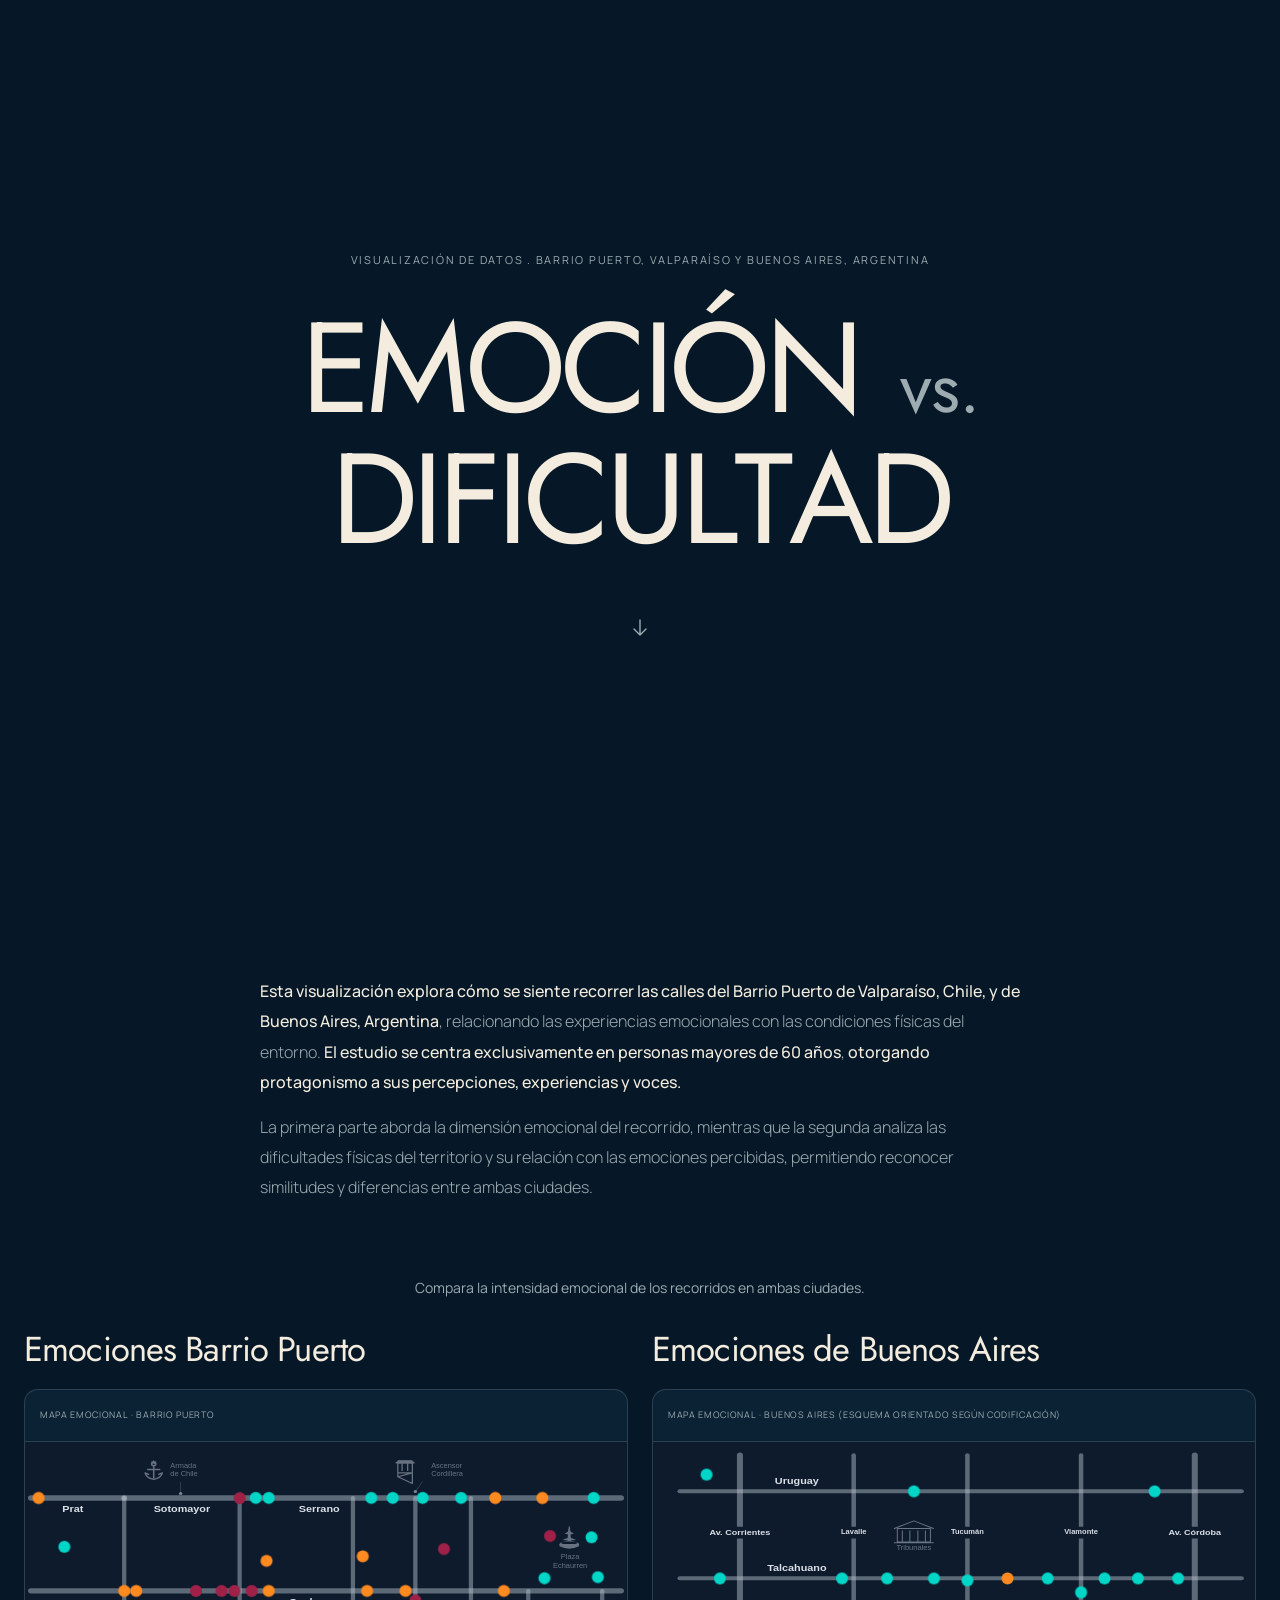
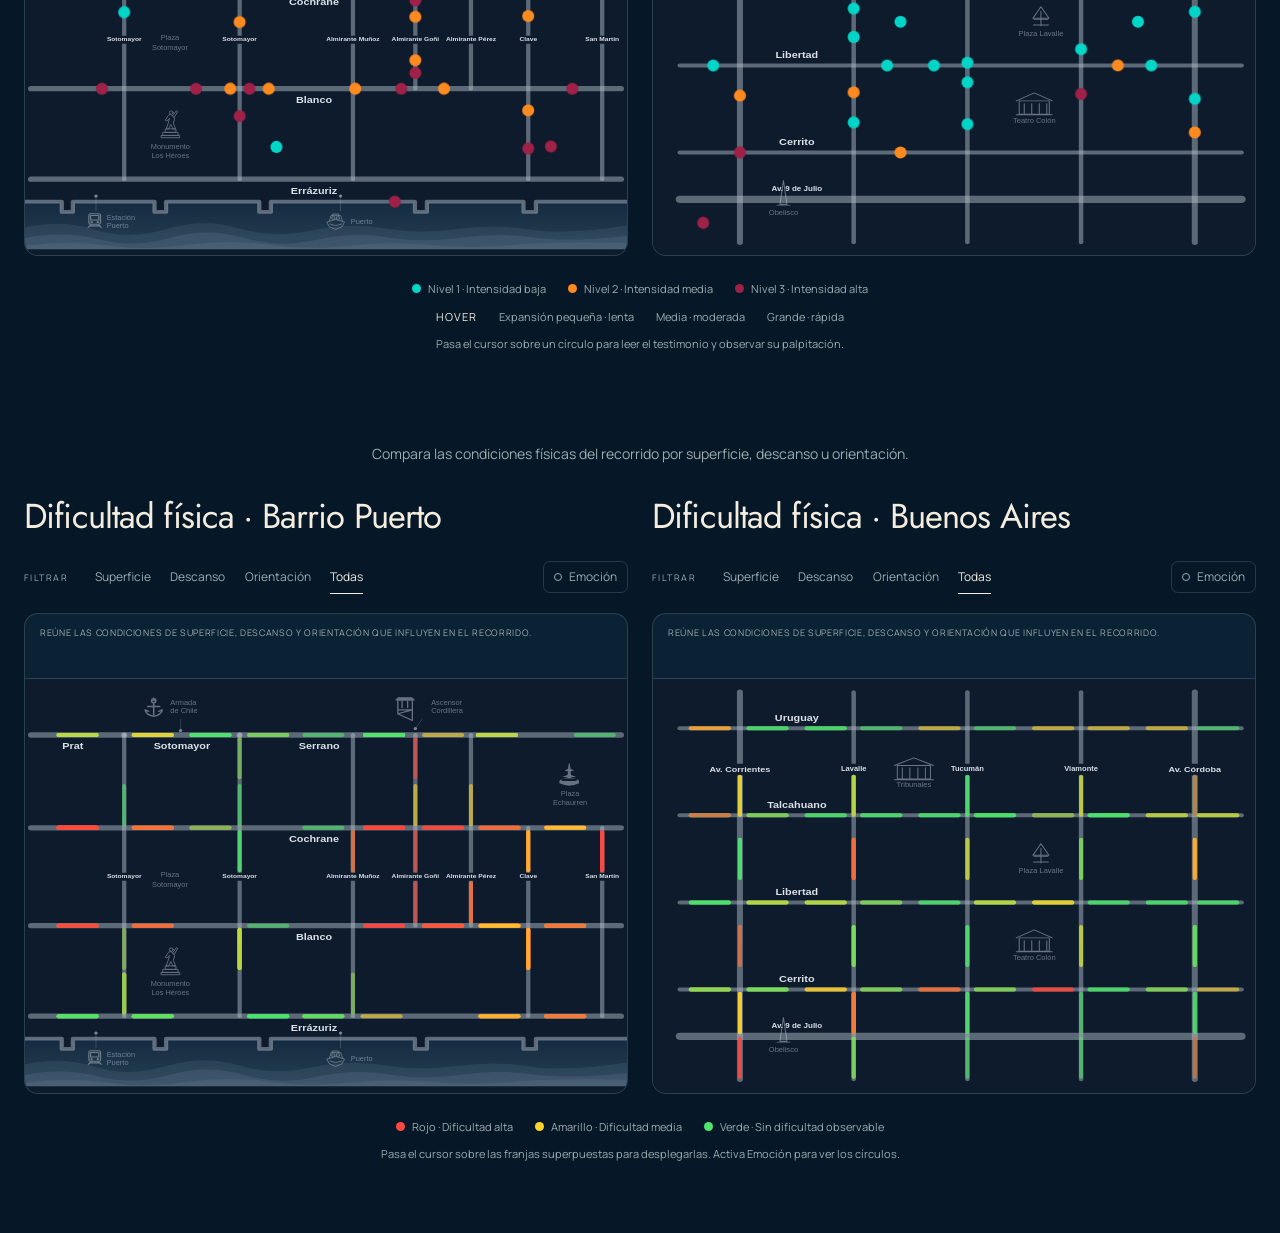
==== visualizacion-emocion-dificultad-experimental/index.html @ 08039afc "Crear copia experimental independiente de Emoción vs. Dificultad, conservar original" ====
<!doctype html>
<html lang="es">
<head>
  <meta charset="utf-8" />
  <meta name="viewport" content="width=device-width, initial-scale=1" />
  <title>Emoción vs dificultad</title>
  <meta name="description" content="Visualización interactiva de emocionalidad y dificultad física en Barrio Puerto de Valparaíso." />
  <link rel="stylesheet" href="./style.css?v=final-scroll-01" />
</head>
<body>
  <header class="animated-cover" aria-labelledby="cover-title">
  <div class="cover-background" aria-hidden="true">
    <svg class="cover-paths cover-paths-1" viewBox="0 0 696 316" preserveAspectRatio="xMidYMid slice" fill="none" aria-hidden="true" focusable="false"><path d="M-380 -189C-380 -189 -312 216 152 343C616 470 684 875 684 875" pathLength="1" stroke="currentColor" stroke-width="0.50" stroke-opacity="0.10" style="--path-duration:20s;--path-delay:-0.00s"/>
<path d="M-375 -195C-375 -195 -307 210 147 337C611 464 679 869 679 869" pathLength="1" stroke="currentColor" stroke-width="0.53" stroke-opacity="0.13" style="--path-duration:27s;--path-delay:-0.71s"/>
<path d="M-370 -201C-370 -201 -302 204 142 331C606 458 674 863 674 863" pathLength="1" stroke="currentColor" stroke-width="0.56" stroke-opacity="0.16" style="--path-duration:23s;--path-delay:-1.42s"/>
<path d="M-365 -207C-365 -207 -297 198 137 325C601 452 669 857 669 857" pathLength="1" stroke="currentColor" stroke-width="0.59" stroke-opacity="0.19" style="--path-duration:30s;--path-delay:-2.13s"/>
<path d="M-360 -213C-360 -213 -292 192 132 319C596 446 664 851 664 851" pathLength="1" stroke="currentColor" stroke-width="0.62" stroke-opacity="0.22" style="--path-duration:26s;--path-delay:-2.84s"/>
<path d="M-355 -219C-355 -219 -287 186 127 313C591 440 659 845 659 845" pathLength="1" stroke="currentColor" stroke-width="0.65" stroke-opacity="0.25" style="--path-duration:22s;--path-delay:-3.55s"/>
<path d="M-350 -225C-350 -225 -282 180 122 307C586 434 654 839 654 839" pathLength="1" stroke="currentColor" stroke-width="0.68" stroke-opacity="0.28" style="--path-duration:29s;--path-delay:-4.26s"/>
<path d="M-345 -231C-345 -231 -277 174 117 301C581 428 649 833 649 833" pathLength="1" stroke="currentColor" stroke-width="0.71" stroke-opacity="0.31" style="--path-duration:25s;--path-delay:-4.97s"/>
<path d="M-340 -237C-340 -237 -272 168 112 295C576 422 644 827 644 827" pathLength="1" stroke="currentColor" stroke-width="0.74" stroke-opacity="0.34" style="--path-duration:21s;--path-delay:-5.68s"/>
<path d="M-335 -243C-335 -243 -267 162 107 289C571 416 639 821 639 821" pathLength="1" stroke="currentColor" stroke-width="0.77" stroke-opacity="0.37" style="--path-duration:28s;--path-delay:-6.39s"/>
<path d="M-330 -249C-330 -249 -262 156 102 283C566 410 634 815 634 815" pathLength="1" stroke="currentColor" stroke-width="0.80" stroke-opacity="0.40" style="--path-duration:24s;--path-delay:-7.10s"/>
<path d="M-325 -255C-325 -255 -257 150 97 277C561 404 629 809 629 809" pathLength="1" stroke="currentColor" stroke-width="0.83" stroke-opacity="0.43" style="--path-duration:20s;--path-delay:-7.81s"/>
<path d="M-320 -261C-320 -261 -252 144 92 271C556 398 624 803 624 803" pathLength="1" stroke="currentColor" stroke-width="0.86" stroke-opacity="0.46" style="--path-duration:27s;--path-delay:-8.52s"/>
<path d="M-315 -267C-315 -267 -247 138 87 265C551 392 619 797 619 797" pathLength="1" stroke="currentColor" stroke-width="0.89" stroke-opacity="0.49" style="--path-duration:23s;--path-delay:-9.23s"/>
<path d="M-310 -273C-310 -273 -242 132 82 259C546 386 614 791 614 791" pathLength="1" stroke="currentColor" stroke-width="0.92" stroke-opacity="0.52" style="--path-duration:30s;--path-delay:-9.94s"/>
<path d="M-305 -279C-305 -279 -237 126 77 253C541 380 609 785 609 785" pathLength="1" stroke="currentColor" stroke-width="0.95" stroke-opacity="0.55" style="--path-duration:26s;--path-delay:-10.65s"/>
<path d="M-300 -285C-300 -285 -232 120 72 247C536 374 604 779 604 779" pathLength="1" stroke="currentColor" stroke-width="0.98" stroke-opacity="0.58" style="--path-duration:22s;--path-delay:-11.36s"/>
<path d="M-295 -291C-295 -291 -227 114 67 241C531 368 599 773 599 773" pathLength="1" stroke="currentColor" stroke-width="1.01" stroke-opacity="0.61" style="--path-duration:29s;--path-delay:-12.07s"/>
<path d="M-290 -297C-290 -297 -222 108 62 235C526 362 594 767 594 767" pathLength="1" stroke="currentColor" stroke-width="1.04" stroke-opacity="0.64" style="--path-duration:25s;--path-delay:-12.78s"/>
<path d="M-285 -303C-285 -303 -217 102 57 229C521 356 589 761 589 761" pathLength="1" stroke="currentColor" stroke-width="1.07" stroke-opacity="0.67" style="--path-duration:21s;--path-delay:-13.49s"/>
<path d="M-280 -309C-280 -309 -212 96 52 223C516 350 584 755 584 755" pathLength="1" stroke="currentColor" stroke-width="1.10" stroke-opacity="0.70" style="--path-duration:28s;--path-delay:-14.20s"/>
<path d="M-275 -315C-275 -315 -207 90 47 217C511 344 579 749 579 749" pathLength="1" stroke="currentColor" stroke-width="1.13" stroke-opacity="0.73" style="--path-duration:24s;--path-delay:-14.91s"/>
<path d="M-270 -321C-270 -321 -202 84 42 211C506 338 574 743 574 743" pathLength="1" stroke="currentColor" stroke-width="1.16" stroke-opacity="0.76" style="--path-duration:20s;--path-delay:-15.62s"/>
<path d="M-265 -327C-265 -327 -197 78 37 205C501 332 569 737 569 737" pathLength="1" stroke="currentColor" stroke-width="1.19" stroke-opacity="0.79" style="--path-duration:27s;--path-delay:-16.33s"/>
<path d="M-260 -333C-260 -333 -192 72 32 199C496 326 564 731 564 731" pathLength="1" stroke="currentColor" stroke-width="1.22" stroke-opacity="0.82" style="--path-duration:23s;--path-delay:-17.04s"/>
<path d="M-255 -339C-255 -339 -187 66 27 193C491 320 559 725 559 725" pathLength="1" stroke="currentColor" stroke-width="1.25" stroke-opacity="0.85" style="--path-duration:30s;--path-delay:-17.75s"/>
<path d="M-250 -345C-250 -345 -182 60 22 187C486 314 554 719 554 719" pathLength="1" stroke="currentColor" stroke-width="1.28" stroke-opacity="0.88" style="--path-duration:26s;--path-delay:-18.46s"/>
<path d="M-245 -351C-245 -351 -177 54 17 181C481 308 549 713 549 713" pathLength="1" stroke="currentColor" stroke-width="1.31" stroke-opacity="0.91" style="--path-duration:22s;--path-delay:-19.17s"/>
<path d="M-240 -357C-240 -357 -172 48 12 175C476 302 544 707 544 707" pathLength="1" stroke="currentColor" stroke-width="1.34" stroke-opacity="0.92" style="--path-duration:29s;--path-delay:-19.88s"/>
<path d="M-235 -363C-235 -363 -167 42 7 169C471 296 539 701 539 701" pathLength="1" stroke="currentColor" stroke-width="1.37" stroke-opacity="0.92" style="--path-duration:25s;--path-delay:-20.59s"/>
<path d="M-230 -369C-230 -369 -162 36 2 163C466 290 534 695 534 695" pathLength="1" stroke="currentColor" stroke-width="1.40" stroke-opacity="0.92" style="--path-duration:21s;--path-delay:-21.30s"/>
<path d="M-225 -375C-225 -375 -157 30 -3 157C461 284 529 689 529 689" pathLength="1" stroke="currentColor" stroke-width="1.43" stroke-opacity="0.92" style="--path-duration:28s;--path-delay:-22.01s"/>
<path d="M-220 -381C-220 -381 -152 24 -8 151C456 278 524 683 524 683" pathLength="1" stroke="currentColor" stroke-width="1.46" stroke-opacity="0.92" style="--path-duration:24s;--path-delay:-22.72s"/>
<path d="M-215 -387C-215 -387 -147 18 -13 145C451 272 519 677 519 677" pathLength="1" stroke="currentColor" stroke-width="1.49" stroke-opacity="0.92" style="--path-duration:20s;--path-delay:-23.43s"/>
<path d="M-210 -393C-210 -393 -142 12 -18 139C446 266 514 671 514 671" pathLength="1" stroke="currentColor" stroke-width="1.52" stroke-opacity="0.92" style="--path-duration:27s;--path-delay:-24.14s"/>
<path d="M-205 -399C-205 -399 -137 6 -23 133C441 260 509 665 509 665" pathLength="1" stroke="currentColor" stroke-width="1.55" stroke-opacity="0.92" style="--path-duration:23s;--path-delay:-24.85s"/></svg>
<svg class="cover-paths cover-paths-2" viewBox="0 0 696 316" preserveAspectRatio="xMidYMid slice" fill="none" aria-hidden="true" focusable="false"><path d="M-380 -189C-380 -189 -312 216 152 343C616 470 684 875 684 875" pathLength="1" stroke="currentColor" stroke-width="0.50" stroke-opacity="0.10" style="--path-duration:23s;--path-delay:-3.00s"/>
<path d="M-385 -195C-385 -195 -317 210 157 337C621 464 689 869 689 869" pathLength="1" stroke="currentColor" stroke-width="0.53" stroke-opacity="0.13" style="--path-duration:30s;--path-delay:-3.71s"/>
<path d="M-390 -201C-390 -201 -322 204 162 331C626 458 694 863 694 863" pathLength="1" stroke="currentColor" stroke-width="0.56" stroke-opacity="0.16" style="--path-duration:26s;--path-delay:-4.42s"/>
<path d="M-395 -207C-395 -207 -327 198 167 325C631 452 699 857 699 857" pathLength="1" stroke="currentColor" stroke-width="0.59" stroke-opacity="0.19" style="--path-duration:22s;--path-delay:-5.13s"/>
<path d="M-400 -213C-400 -213 -332 192 172 319C636 446 704 851 704 851" pathLength="1" stroke="currentColor" stroke-width="0.62" stroke-opacity="0.22" style="--path-duration:29s;--path-delay:-5.84s"/>
<path d="M-405 -219C-405 -219 -337 186 177 313C641 440 709 845 709 845" pathLength="1" stroke="currentColor" stroke-width="0.65" stroke-opacity="0.25" style="--path-duration:25s;--path-delay:-6.55s"/>
<path d="M-410 -225C-410 -225 -342 180 182 307C646 434 714 839 714 839" pathLength="1" stroke="currentColor" stroke-width="0.68" stroke-opacity="0.28" style="--path-duration:21s;--path-delay:-7.26s"/>
<path d="M-415 -231C-415 -231 -347 174 187 301C651 428 719 833 719 833" pathLength="1" stroke="currentColor" stroke-width="0.71" stroke-opacity="0.31" style="--path-duration:28s;--path-delay:-7.97s"/>
<path d="M-420 -237C-420 -237 -352 168 192 295C656 422 724 827 724 827" pathLength="1" stroke="currentColor" stroke-width="0.74" stroke-opacity="0.34" style="--path-duration:24s;--path-delay:-8.68s"/>
<path d="M-425 -243C-425 -243 -357 162 197 289C661 416 729 821 729 821" pathLength="1" stroke="currentColor" stroke-width="0.77" stroke-opacity="0.37" style="--path-duration:20s;--path-delay:-9.39s"/>
<path d="M-430 -249C-430 -249 -362 156 202 283C666 410 734 815 734 815" pathLength="1" stroke="currentColor" stroke-width="0.80" stroke-opacity="0.40" style="--path-duration:27s;--path-delay:-10.10s"/>
<path d="M-435 -255C-435 -255 -367 150 207 277C671 404 739 809 739 809" pathLength="1" stroke="currentColor" stroke-width="0.83" stroke-opacity="0.43" style="--path-duration:23s;--path-delay:-10.81s"/>
<path d="M-440 -261C-440 -261 -372 144 212 271C676 398 744 803 744 803" pathLength="1" stroke="currentColor" stroke-width="0.86" stroke-opacity="0.46" style="--path-duration:30s;--path-delay:-11.52s"/>
<path d="M-445 -267C-445 -267 -377 138 217 265C681 392 749 797 749 797" pathLength="1" stroke="currentColor" stroke-width="0.89" stroke-opacity="0.49" style="--path-duration:26s;--path-delay:-12.23s"/>
<path d="M-450 -273C-450 -273 -382 132 222 259C686 386 754 791 754 791" pathLength="1" stroke="currentColor" stroke-width="0.92" stroke-opacity="0.52" style="--path-duration:22s;--path-delay:-12.94s"/>
<path d="M-455 -279C-455 -279 -387 126 227 253C691 380 759 785 759 785" pathLength="1" stroke="currentColor" stroke-width="0.95" stroke-opacity="0.55" style="--path-duration:29s;--path-delay:-13.65s"/>
<path d="M-460 -285C-460 -285 -392 120 232 247C696 374 764 779 764 779" pathLength="1" stroke="currentColor" stroke-width="0.98" stroke-opacity="0.58" style="--path-duration:25s;--path-delay:-14.36s"/>
<path d="M-465 -291C-465 -291 -397 114 237 241C701 368 769 773 769 773" pathLength="1" stroke="currentColor" stroke-width="1.01" stroke-opacity="0.61" style="--path-duration:21s;--path-delay:-15.07s"/>
<path d="M-470 -297C-470 -297 -402 108 242 235C706 362 774 767 774 767" pathLength="1" stroke="currentColor" stroke-width="1.04" stroke-opacity="0.64" style="--path-duration:28s;--path-delay:-15.78s"/>
<path d="M-475 -303C-475 -303 -407 102 247 229C711 356 779 761 779 761" pathLength="1" stroke="currentColor" stroke-width="1.07" stroke-opacity="0.67" style="--path-duration:24s;--path-delay:-16.49s"/>
<path d="M-480 -309C-480 -309 -412 96 252 223C716 350 784 755 784 755" pathLength="1" stroke="currentColor" stroke-width="1.10" stroke-opacity="0.70" style="--path-duration:20s;--path-delay:-17.20s"/>
<path d="M-485 -315C-485 -315 -417 90 257 217C721 344 789 749 789 749" pathLength="1" stroke="currentColor" stroke-width="1.13" stroke-opacity="0.73" style="--path-duration:27s;--path-delay:-17.91s"/>
<path d="M-490 -321C-490 -321 -422 84 262 211C726 338 794 743 794 743" pathLength="1" stroke="currentColor" stroke-width="1.16" stroke-opacity="0.76" style="--path-duration:23s;--path-delay:-18.62s"/>
<path d="M-495 -327C-495 -327 -427 78 267 205C731 332 799 737 799 737" pathLength="1" stroke="currentColor" stroke-width="1.19" stroke-opacity="0.79" style="--path-duration:30s;--path-delay:-19.33s"/>
<path d="M-500 -333C-500 -333 -432 72 272 199C736 326 804 731 804 731" pathLength="1" stroke="currentColor" stroke-width="1.22" stroke-opacity="0.82" style="--path-duration:26s;--path-delay:-20.04s"/>
<path d="M-505 -339C-505 -339 -437 66 277 193C741 320 809 725 809 725" pathLength="1" stroke="currentColor" stroke-width="1.25" stroke-opacity="0.85" style="--path-duration:22s;--path-delay:-20.75s"/>
<path d="M-510 -345C-510 -345 -442 60 282 187C746 314 814 719 814 719" pathLength="1" stroke="currentColor" stroke-width="1.28" stroke-opacity="0.88" style="--path-duration:29s;--path-delay:-21.46s"/>
<path d="M-515 -351C-515 -351 -447 54 287 181C751 308 819 713 819 713" pathLength="1" stroke="currentColor" stroke-width="1.31" stroke-opacity="0.91" style="--path-duration:25s;--path-delay:-22.17s"/>
<path d="M-520 -357C-520 -357 -452 48 292 175C756 302 824 707 824 707" pathLength="1" stroke="currentColor" stroke-width="1.34" stroke-opacity="0.92" style="--path-duration:21s;--path-delay:-22.88s"/>
<path d="M-525 -363C-525 -363 -457 42 297 169C761 296 829 701 829 701" pathLength="1" stroke="currentColor" stroke-width="1.37" stroke-opacity="0.92" style="--path-duration:28s;--path-delay:-23.59s"/>
<path d="M-530 -369C-530 -369 -462 36 302 163C766 290 834 695 834 695" pathLength="1" stroke="currentColor" stroke-width="1.40" stroke-opacity="0.92" style="--path-duration:24s;--path-delay:-24.30s"/>
<path d="M-535 -375C-535 -375 -467 30 307 157C771 284 839 689 839 689" pathLength="1" stroke="currentColor" stroke-width="1.43" stroke-opacity="0.92" style="--path-duration:20s;--path-delay:-25.01s"/>
<path d="M-540 -381C-540 -381 -472 24 312 151C776 278 844 683 844 683" pathLength="1" stroke="currentColor" stroke-width="1.46" stroke-opacity="0.92" style="--path-duration:27s;--path-delay:-25.72s"/>
<path d="M-545 -387C-545 -387 -477 18 317 145C781 272 849 677 849 677" pathLength="1" stroke="currentColor" stroke-width="1.49" stroke-opacity="0.92" style="--path-duration:23s;--path-delay:-26.43s"/>
<path d="M-550 -393C-550 -393 -482 12 322 139C786 266 854 671 854 671" pathLength="1" stroke="currentColor" stroke-width="1.52" stroke-opacity="0.92" style="--path-duration:30s;--path-delay:-27.14s"/>
<path d="M-555 -399C-555 -399 -487 6 327 133C791 260 859 665 859 665" pathLength="1" stroke="currentColor" stroke-width="1.55" stroke-opacity="0.92" style="--path-duration:26s;--path-delay:-27.85s"/></svg>
  </div>
  <div class="cover-content">
    <p class="eyebrow">Visualización de datos . Barrio Puerto, Valparaíso y Buenos Aires, Argentina</p>
    <h1 class="cover-title" id="cover-title" aria-label="EMOCIÓN vs. DIFICULTAD"><span class="cover-line" aria-hidden="true"><span class="cover-word"><span class="cover-letter" style="--letter-delay:0.120s">E</span><span class="cover-letter" style="--letter-delay:0.165s">M</span><span class="cover-letter" style="--letter-delay:0.210s">O</span><span class="cover-letter" style="--letter-delay:0.255s">C</span><span class="cover-letter" style="--letter-delay:0.300s">I</span><span class="cover-letter" style="--letter-delay:0.345s">Ó</span><span class="cover-letter" style="--letter-delay:0.390s">N</span></span> <span class="cover-word cover-versus"><span class="cover-letter" style="--letter-delay:0.435s">v</span><span class="cover-letter" style="--letter-delay:0.480s">s</span><span class="cover-letter" style="--letter-delay:0.525s">.</span></span></span><span class="cover-line" aria-hidden="true"><span class="cover-word"><span class="cover-letter" style="--letter-delay:0.570s">D</span><span class="cover-letter" style="--letter-delay:0.615s">I</span><span class="cover-letter" style="--letter-delay:0.660s">F</span><span class="cover-letter" style="--letter-delay:0.705s">I</span><span class="cover-letter" style="--letter-delay:0.750s">C</span><span class="cover-letter" style="--letter-delay:0.795s">U</span><span class="cover-letter" style="--letter-delay:0.840s">L</span><span class="cover-letter" style="--letter-delay:0.885s">T</span><span class="cover-letter" style="--letter-delay:0.930s">A</span><span class="cover-letter" style="--letter-delay:0.975s">D</span></span></span></h1>
    <a class="cover-scroll-arrow" href="#introduccion" aria-label="Desplazarse a la introducción"><svg viewBox="0 0 24 24" width="24" height="24" fill="none" aria-hidden="true" focusable="false"><path d="M12 4v15m-6-6 6 6 6-6" stroke="currentColor" stroke-width="1.4" stroke-linecap="round" stroke-linejoin="round"/></svg></a>
  </div>
</header>
  <main class="page-shell">
    <section class="project-intro" id="introduccion" aria-label="Introducción a la visualización">
      <div class="intro">
        <p><strong>Esta visualización explora cómo se siente recorrer las calles del Barrio Puerto de Valparaíso, Chile, y de Buenos Aires, Argentina</strong>, relacionando las experiencias emocionales con las condiciones físicas del entorno. <strong>El estudio se centra exclusivamente en personas mayores de 60 años</strong>, <strong>otorgando protagonismo a sus percepciones, experiencias y voces.</strong></p>
        <p>La primera parte aborda la dimensión emocional del recorrido, mientras que la segunda analiza las dificultades físicas del territorio y su relación con las emociones percibidas, permitiendo reconocer similitudes y diferencias entre ambas ciudades.</p>
      </div>
    </section>

    <section class="comparison-section comparison-emotions" aria-label="Comparación de emociones">
      <p class="comparison-instruction">Compara la intensidad emocional de los recorridos en ambas ciudades.</p>
      <div class="comparison-grid">
        <section class="screen" id="emocionalidad">
      <div class="section-heading"><h2>Emociones Barrio Puerto</h2></div>

      <div class="map-shell">
        <div class="map-topline">
          <span>Mapa emocional · Barrio Puerto</span>
          
        </div>

        <div class="map-stage" id="emotionStage">
          <svg id="emotionMap" viewBox="0 0 1200 824" role="img" aria-label="Mapa emocional detallado del Barrio Puerto"></svg>

          <div class="emotion-tooltip" id="emotionTooltip" role="status" aria-live="polite">
            <div class="point-location"></div>
            <div class="point-heading"><span class="tooltip-dot"></span><strong class="point-title"></strong></div>
            <div class="point-meta"></div>
            <div class="point-comment"></div>
            <div class="point-note"></div>
          </div>
        </div>

        
      </div>
      
    </section>
        <section class="screen" id="emocionalidad-arg">
      <div class="section-heading"><h2>Emociones de Buenos Aires</h2></div>

      <div class="map-shell">
        <div class="map-topline">
          <span>Mapa emocional · Buenos Aires (esquema orientado según codificación)</span>
          
        </div>

        <div class="map-stage" id="argEmotionStage">
          <svg id="argEmotionMap" viewBox="0 0 1200 824" role="img" aria-label="Mapa emocional detallado del Buenos Aires"></svg>

          <div class="emotion-tooltip" id="argEmotionTooltip" role="status" aria-live="polite">
            <div class="point-location"></div>
            <div class="point-heading"><span class="tooltip-dot"></span><strong class="point-title"></strong></div>
            <div class="point-meta"></div>
            <div class="point-comment"></div>
            <div class="point-note"></div>
          </div>
        </div>

        
      </div>
      
    </section>
      </div>
      <div class="shared-legend" aria-label="Leyenda común de emociones">
        <div class="emotion-legend">
          <span data-emotion="entusiasmo"><i></i>Nivel 1 · Intensidad baja</span>
          <span data-emotion="preocupacion"><i></i>Nivel 2 · Intensidad media</span>
          <span data-emotion="frustracion"><i></i>Nivel 3 · Intensidad alta</span>
        </div>
        <div class="emotion-behavior-note"><span>Hover</span><span>Expansión pequeña · lenta</span><span>Media · moderada</span><span>Grande · rápida</span></div>
        <p class="shared-legend-help">Pasa el cursor sobre un círculo para leer el testimonio y observar su palpitación.</p>
      </div>
    </section>

    <section class="comparison-section comparison-difficulty" aria-label="Comparación de dificultad física">
      <p class="comparison-instruction">Compara las condiciones físicas del recorrido por superficie, descanso u orientación.</p>
      <div class="comparison-grid">
        <section class="screen" id="dificultad">
      <div class="section-heading"><h2>Dificultad física · Barrio Puerto</h2></div>

      <div class="control-bar">
        <div class="filter-group">
          <span class="control-label">Filtrar</span>
          <button type="button" class="filter-link" data-filter="superficie" aria-pressed="false">Superficie</button>
          <button type="button" class="filter-link" data-filter="descanso" aria-pressed="false">Descanso</button>
          <button type="button" class="filter-link" data-filter="orientacion" aria-pressed="false">Orientación</button>
          <button type="button" class="filter-link is-active" data-filter="todas" aria-pressed="true">Todas</button>
        </div>
        <button type="button" class="emotion-toggle" aria-pressed="false" aria-controls="difficultyMap"><span class="emotion-toggle-indicator" aria-hidden="true"></span>Emoción</button>
      </div>

      <div class="map-shell">
        <div class="map-topline">
          <span id="filterDefinition" class="filter-definition" aria-live="polite">Reúne las condiciones de superficie, descanso y orientación que influyen en el recorrido.</span>
        </div>

        <div class="map-stage" id="difficultyStage">
          <svg id="difficultyMap" viewBox="0 0 1200 824" role="img" aria-label="Mapa detallado de dificultad física del Barrio Puerto"></svg>

          <div class="map-tooltip" id="mapTooltip" role="status" aria-live="polite">
            <div class="point-location"></div>
            <div class="point-heading"><span class="tooltip-dot"></span><strong class="point-title"></strong></div>
            <div class="point-meta"></div>
            <div class="point-comment"></div>
            <div class="point-note"></div>
          </div>
        </div>

        
      </div>
    </section>
        <section class="screen" id="dificultad-arg">
      <div class="section-heading"><h2>Dificultad física · Buenos Aires</h2></div>

      <div class="control-bar">
        <div class="filter-group">
          <span class="control-label">Filtrar</span>
          <button type="button" class="filter-link" data-filter="superficie" aria-pressed="false">Superficie</button>
          <button type="button" class="filter-link" data-filter="descanso" aria-pressed="false">Descanso</button>
          <button type="button" class="filter-link" data-filter="orientacion" aria-pressed="false">Orientación</button>
          <button type="button" class="filter-link is-active" data-filter="todas" aria-pressed="true">Todas</button>
        </div>
        <button type="button" class="emotion-toggle" aria-pressed="false" aria-controls="argDifficultyMap"><span class="emotion-toggle-indicator" aria-hidden="true"></span>Emoción</button>
      </div>

      <div class="map-shell">
        <div class="map-topline">
          <span id="argFilterDefinition" class="filter-definition" aria-live="polite">Reúne las condiciones de superficie, descanso y orientación que influyen en el recorrido.</span>
        </div>

        <div class="map-stage" id="argDifficultyStage">
          <svg id="argDifficultyMap" viewBox="0 0 1200 824" role="img" aria-label="Mapa detallado de dificultad física del Buenos Aires"></svg>

          <div class="map-tooltip" id="argMapTooltip" role="status" aria-live="polite">
            <div class="point-location"></div>
            <div class="point-heading"><span class="tooltip-dot"></span><strong class="point-title"></strong></div>
            <div class="point-meta"></div>
            <div class="point-comment"></div>
            <div class="point-note"></div>
          </div>
        </div>

        
      </div>
    </section>
      </div>
      <div class="shared-legend" aria-label="Leyenda común de dificultad física">
        <div class="difficulty-legend">
          <span><i class="hard"></i>Rojo · Dificultad alta</span>
          <span><i class="medium"></i>Amarillo · Dificultad media</span>
          <span><i class="easy"></i>Verde · Sin dificultad observable</span>
        </div>
        <p class="shared-legend-help">Pasa el cursor sobre las franjas superpuestas para desplegarlas. Activa Emoción para ver los círculos.</p>
      </div>
    </section>
  </main>

  <script src="./script.js?v=final-scroll-01"></script>
</body>
</html>
---- visualizacion-emocion-dificultad-experimental/style.css ----
@import url("https://fonts.googleapis.com/css2?family=Jost:wght@400;500&family=Manrope:wght@300;400;500;600&display=swap");

:root {
  --bg: #061827;
  --surface: #0a2234;
  --surface-deep: #04111c;
  --surface-soft: #0d2a3d;

  --ink: #f4eddf;
  --muted: #9eacb1;
  --line: rgba(229,238,239,.15);

  --map-street: rgba(211,224,228,.22);
  --map-street-secondary: rgba(211,224,228,.12);
  --map-label: rgba(230,238,239,.52);
  --map-landmark: rgba(244,237,223,.76);

  --entusiasmo: #00d6c8;
  --preocupacion: #ff8a1f;
  --frustracion: #9f2148;

  --red: #ff493f;
  --yellow: #ffd42c;
  --green: #4ee66c;
}

* { box-sizing: border-box; }

html { scroll-behavior: smooth; }

body {
  margin: 0;
  background: var(--bg);
  color: var(--ink);
  font-family: "Manrope", Arial, sans-serif;
}

button {
  font: inherit;
}

.page-shell {
  width: min(1540px, calc(100% - 56px));
  margin: 0 auto;
}

.hero {
  min-height: 88vh;
  display: grid;
  grid-template-columns: minmax(0, 1.15fr) minmax(320px, .7fr);
  gap: 92px;
  align-items: end;
  padding: 58px 0 94px;
  border-bottom: 1px solid var(--line);
}

.eyebrow,
.control-label {
  margin: 0;
  font-size: 10px;
  letter-spacing: .16em;
  text-transform: uppercase;
  color: var(--muted);
}

h1,
h2 {
  font-family: "Jost", Arial, sans-serif;
  font-weight: 400;
}

h1 {
  margin: 12px 0 0;
  font-size: clamp(70px, 8.8vw, 142px);
  line-height: .84;
  letter-spacing: -.035em;
}

h1 span {
  color: var(--muted);
  font-size: .58em;
  text-transform: none;
}

.intro {
  max-width: 520px;
  margin: 0 0 8px;
  color: var(--muted);
  font-size: 15px;
  line-height: 1.9;
  font-weight: 300;
}

.intro strong {
  color: var(--ink);
  font-weight: 500;
}

.screen {
  padding: 104px 0 116px;
  border-bottom: 1px solid var(--line);
}

.section-heading {
  display: grid;
  grid-template-columns: minmax(0, 1.05fr) minmax(320px, .7fr);
  gap: 84px;
  align-items: end;
  margin-bottom: 48px;
}

.section-index {
  margin: 0 0 10px;
  color: var(--muted);
  font-family: "Jost", Arial, sans-serif;
  font-size: 15px;
}

.section-heading h2,
.argentina-section h2 {
  margin: 0;
  font-size: clamp(46px, 5vw, 78px);
  line-height: .98;
  letter-spacing: -.025em;
}

.section-heading > p {
  margin: 0;
  color: var(--muted);
  font-size: 14px;
  line-height: 1.8;
}

.map-shell {
  border: 1px solid var(--line);
  border-radius: 18px;
  overflow: hidden;
  background: var(--surface);
}

.map-topline {
  display: flex;
  justify-content: space-between;
  gap: 24px;
  padding: 17px 22px;
  border-bottom: 1px solid var(--line);
  color: var(--muted);
  font-size: 10px;
  text-transform: uppercase;
  letter-spacing: .12em;
}

.map-stage {
  position: relative;
  min-height: 720px;
  background:
    radial-gradient(circle at 40% 38%, rgba(44,94,123,.13), transparent 42%),
    var(--surface-deep);
}

#emotionMap,
#difficultyMap {
  display: block;
  width: 100%;
  height: 720px;
}

.map-bottom {
  display: flex;
  justify-content: space-between;
  gap: 24px;
  align-items: center;
  padding: 18px 22px;
  border-top: 1px solid var(--line);
}

.base-street {
  fill: none;
  stroke: var(--map-street);
  stroke-width: 9;
  stroke-linecap: round;
  vector-effect: non-scaling-stroke;
}

.base-street.secondary {
  stroke: var(--map-street-secondary);
  stroke-width: 5;
}

.street-label {
  fill: var(--map-label);
  font-family: "Manrope", Arial, sans-serif;
  font-size: 13px;
  letter-spacing: .015em;
}

.landmark-mark {
  fill: var(--ink);
  opacity: .72;
}

.landmark-label {
  fill: var(--map-landmark);
  font-family: "Manrope", Arial, sans-serif;
  font-size: 11px;
  letter-spacing: .02em;
}

.emotion-point {
  cursor: pointer;
}

.emotion-core {
  stroke: none;
  stroke-width: 0;
  transform-box: fill-box;
  transform-origin: center;
  transition: transform .22s ease, stroke-width .22s ease;
}

.emotion-halo {
  opacity: 0;
  transform-box: fill-box;
  transform-origin: center;
  pointer-events: none;
}

.emotion-point {
  cursor: pointer;
}

.emotion-hit {
  fill: transparent;
  pointer-events: all;
}

.emotion-point[data-emotion="entusiasmo"]:hover .emotion-core {
  transform: scale(1.35);
}

.emotion-point[data-emotion="preocupacion"]:hover .emotion-core {
  transform: scale(1.9);
}

.emotion-point[data-emotion="frustracion"]:hover .emotion-core {
  transform: scale(2.55);
}

.emotion-point[data-emotion="entusiasmo"]:hover .emotion-halo {
  opacity: .24;
  animation: halo-entusiasmo 1.65s ease-in-out infinite;
}

.emotion-point[data-emotion="preocupacion"]:hover .emotion-halo {
  opacity: .34;
  animation: halo-preocupacion .90s ease-in-out infinite;
}

.emotion-point[data-emotion="frustracion"]:hover .emotion-halo {
  opacity: .48;
  animation: halo-frustracion .48s ease-in-out infinite;
}

@keyframes halo-entusiasmo {
  0%,100% { transform: scale(.92); opacity: .12; }
  50% { transform: scale(1.16); opacity: .28; }
}

@keyframes halo-preocupacion {
  0%,100% { transform: scale(.86); opacity: .16; }
  50% { transform: scale(1.30); opacity: .40; }
}

@keyframes halo-frustracion {
  0%,100% { transform: scale(.78); opacity: .20; }
  50% { transform: scale(1.48); opacity: .56; }
}

.emotion-tooltip {
  position: absolute;
  z-index: 20;
  width: 250px;
  padding: 14px 15px;
  border: 1px solid rgba(244,237,223,.22);
  border-radius: 12px;
  background: rgba(4,17,28,.96);
  box-shadow: 0 16px 38px rgba(0,0,0,.28);
  opacity: 0;
  pointer-events: none;
  transform: translate(12px, 12px);
  transition: opacity .14s ease;
}

.emotion-tooltip.is-visible {
  opacity: 1;
}

.tooltip-head {
  display: grid;
  grid-template-columns: 10px 1fr auto;
  gap: 8px;
  align-items: center;
}

.tooltip-dot {
  width: 9px;
  height: 9px;
  border-radius: 50%;
}

.tooltip-head strong {
  font-size: 12px;
  font-weight: 500;
}

.tooltip-head > span:last-child {
  color: var(--muted);
  font-size: 9px;
  text-transform: uppercase;
  letter-spacing: .08em;
}

.tooltip-meta {
  display: flex;
  justify-content: space-between;
  gap: 10px;
  margin-top: 9px;
  color: var(--muted);
  font-size: 9px;
}

.emotion-tooltip blockquote {
  margin: 12px 0 0;
  padding-top: 11px;
  border-top: 1px solid var(--line);
  font-family: "Jost", Arial, sans-serif;
  font-size: 16px;
  line-height: 1.25;
}

.emotion-legend,
.difficulty-legend {
  display: flex;
  flex-wrap: wrap;
  gap: 18px;
  color: var(--muted);
  font-size: 10px;
}

.emotion-legend span,
.difficulty-legend span {
  display: inline-flex;
  align-items: center;
  gap: 7px;
}

.emotion-legend i,
.difficulty-legend i {
  display: inline-block;
}

.emotion-legend i,
.difficulty-legend i {
  width: 9px;
  height: 9px;
  border-radius: 50%;
}

.emotion-legend [data-emotion="entusiasmo"] i { background: var(--entusiasmo); }
.emotion-legend [data-emotion="preocupacion"] i { background: var(--preocupacion); }
.emotion-legend [data-emotion="frustracion"] i { background: var(--frustracion); }

.emotion-behavior-note {
  display: flex;
  flex-wrap: wrap;
  gap: 14px;
  color: var(--muted);
  font-size: 10px;
}

.emotion-behavior-note span:first-child {
  text-transform: uppercase;
  letter-spacing: .08em;
  color: var(--ink);
}

.control-bar {
  display: flex;
  justify-content: space-between;
  gap: 26px;
  margin-bottom: 26px;
}

.filter-group,
.layer-group {
  display: flex;
  flex-wrap: wrap;
  align-items: center;
  gap: 10px;
}

.control-label {
  margin-right: 8px;
}

.filter-link,
.layer-toggle {
  border: 1px solid var(--line);
  border-radius: 999px;
  padding: 9px 14px;
  color: var(--muted);
  background: transparent;
  cursor: pointer;
  transition: .18s ease;
}

.filter-link:hover,
.layer-toggle:hover,
.filter-link.is-active,
.layer-toggle.is-active {
  color: var(--ink);
  border-color: rgba(244,237,223,.46);
  background: rgba(244,237,223,.08);
}

.difficulty-line {
  fill: none;
  stroke-width: 26;
  opacity: .42;
  stroke-linecap: round;
  vector-effect: non-scaling-stroke;
  stroke-dasharray: var(--segment-length);
  stroke-dashoffset: var(--segment-length);
  animation: draw-up 1.1s cubic-bezier(.4,0,.2,1) forwards;
}

.difficulty-line[data-level="alta"] { stroke: var(--red); }
.difficulty-line[data-level="media"] { stroke: var(--yellow); }
.difficulty-line[data-level="facil"] { stroke: var(--green); }

@keyframes draw-up {
  to { stroke-dashoffset: 0; }
}

.difficulty-line-group {
  transition: opacity .18s ease;
}

.difficulty-line-group.is-hidden {
  opacity: 0;
  pointer-events: none;
}

.emotion-layer {
  pointer-events: auto;
}

.difficulty-bottom {
  align-items: flex-start;
}

.hard { background: var(--red); }
.medium { background: var(--yellow); }
.easy { background: var(--green); }

.layer-note {
  max-width: 320px;
  color: var(--muted);
  font-size: 10px;
  line-height: 1.5;
  text-align: right;
}

.argentina-section {
  min-height: 78vh;
  padding: 108px 0 0;
}

.argentina-space {
  height: 430px;
}

@media (max-width: 980px) {
  .hero,
  .section-heading {
    grid-template-columns: 1fr;
  }

  .hero {
    min-height: auto;
  }

  .map-stage,
  #emotionMap,
  #difficultyMap {
    min-height: 580px;
    height: 580px;
  }

  .map-bottom,
  .control-bar {
    align-items: flex-start;
    flex-direction: column;
  }

  .layer-note {
    text-align: left;
  }
}

@media (max-width: 650px) {
  .page-shell {
    width: min(100% - 24px, 1540px);
  }

  h1 { font-size: 60px; }

  .hero {
    padding: 42px 0 68px;
  }

  .screen {
    padding: 72px 0 78px;
  }

  .map-topline {
    flex-direction: column;
    gap: 6px;
  }

  .map-stage,
  #emotionMap,
  #difficultyMap {
    min-height: 450px;
    height: 450px;
  }

  .emotion-tooltip {
    width: 210px;
  }

  .argentina-section {
    padding-top: 72px;
  }
}

.difficulty-line:hover {
  opacity: .84;
  stroke-width: 32;
}

/* Shared tooltip used in the second map for both difficulty lines and emotion points */
.map-tooltip {
  position: absolute;
  z-index: 30;
  width: 250px;
  padding: 14px 15px;
  border: 1px solid rgba(244,237,223,.22);
  border-radius: 12px;
  background: rgba(4,17,28,.97);
  box-shadow: 0 16px 38px rgba(0,0,0,.30);
  opacity: 0;
  pointer-events: none;
  transform: translate(12px,12px);
  transition: opacity .14s ease;
}

.map-tooltip.is-visible {
  opacity: 1;
}

.map-tooltip p {
  margin: 12px 0 0;
  padding-top: 11px;
  border-top: 1px solid var(--line);
  color: var(--ink);
  font-size: 12px;
  line-height: 1.55;
}

.emotion-layer {
  position: relative;
  z-index: 2;
}

/* Proyecto final: niveles emocionales, mismos puntos en las dos lecturas. */
.map-stage{min-height:0;}
#emotionMap,#difficultyMap{width:100%;height:auto;min-height:0;aspect-ratio:1500/1030;}
.emotion-point .emotion-core,.emotion-point .emotion-halo,.emotion-leader{pointer-events:none;}
.emotion-hit{pointer-events:all;}
.emotion-core{stroke:none;stroke-width:0;transition:transform .2s ease;}
.emotion-leader{stroke:#9eacb1;stroke-width:1;opacity:.55;}
.emotion-point[data-level="1"].is-engaged .emotion-core{transform:scale(1.35);}
.emotion-point[data-level="2"].is-engaged .emotion-core{transform:scale(2.1);}
.emotion-point[data-level="3"].is-engaged .emotion-core{transform:scale(3);}
.emotion-point[data-level="1"].is-engaged .emotion-halo{animation:pulse-1 1.8s ease-in-out infinite;}
.emotion-point[data-level="2"].is-engaged .emotion-halo{animation:pulse-2 1.05s ease-in-out infinite;}
.emotion-point[data-level="3"].is-engaged .emotion-halo{animation:pulse-3 .55s ease-in-out infinite;}
@keyframes pulse-1{0%,100%{transform:scale(.85);opacity:.13}50%{transform:scale(1.2);opacity:.4}}
@keyframes pulse-2{0%,100%{transform:scale(.7);opacity:.13}50%{transform:scale(1.3);opacity:.48}}
@keyframes pulse-3{0%,100%{transform:scale(.65);opacity:.18}50%{transform:scale(1.5);opacity:.56}}
@media(prefers-reduced-motion:reduce){.emotion-point.is-engaged .emotion-halo{animation:none!important;opacity:.25!important;}.emotion-core{transition:none;}}
.unlocated-title{fill:#f4eddf;font-family:"Manrope",Arial,sans-serif;font-size:11px;letter-spacing:.07em;}
.unlocated-label{fill:#9eacb1;font-family:"Manrope",Arial,sans-serif;font-size:11px;}
.emotion-tooltip,.map-tooltip{width:min(310px,calc(100% - 16px));padding:15px;transform:none;visibility:hidden;}
.emotion-tooltip.is-visible,.map-tooltip.is-visible{visibility:visible;}
.point-location{font-size:10px;color:var(--muted);letter-spacing:.06em;line-height:1.5;margin-bottom:8px;}
.point-heading{display:flex;align-items:flex-start;gap:8px;}
.point-heading .tooltip-dot{flex:none;margin-top:6px;width:11px;height:11px;}
.point-title{font-family:"Jost",Arial,sans-serif;font-size:20px;line-height:1.1;font-weight:400;overflow-wrap:anywhere;}
.point-meta{font-size:11px;color:var(--muted);margin-top:8px;}
.emotion-tooltip .point-comment,.map-tooltip .point-comment{border-top:1px solid var(--line);font-family:"Manrope",Arial,sans-serif;font-size:12px;line-height:1.6;margin:12px 0 0;padding-top:10px;}
.point-note{font-size:10px;color:var(--muted);line-height:1.45;margin-top:8px;}
.data-note{font-size:11px;line-height:1.6;color:var(--muted);margin:14px 0 0;}

/* Puntos sólidos en todas las categorías y estados de interacción. */
.emotion-point .emotion-core,.emotion-point .emotion-halo,.emotion-point .emotion-hit{stroke:none!important;stroke-width:0!important;outline:none;}

/* Map frame: both data layers keep the same coordinates inside a generous margin. */
.map-stage{background:#0d1b2d;}
.main-street-labels{pointer-events:none;}
.main-street-label{font-family:Arial,Helvetica,sans-serif;font-size:21.59px;font-weight:700;fill:#dce1e8;}
.main-street-guide{fill:none;stroke:#b8c1cd;stroke-width:1.1;stroke-opacity:.66;stroke-linecap:round;stroke-linejoin:round;}

/* Jerarquía de textos y filtros: selección por línea fina, sin cápsulas. */
.intro p{margin:0;}
.intro p+p{margin-top:14px;}
.filter-group{gap:24px;}
.filter-link,.filter-link:hover,.filter-link.is-active{
  border:0;
  border-bottom:1px solid transparent;
  border-radius:0;
  padding:8px 0 9px;
  background:transparent;
  font:inherit;
  box-shadow:none;
}
.filter-link{color:var(--muted);transition:color .18s ease,border-color .18s ease;}
.filter-link:hover,.filter-link.is-active{color:var(--ink);}
.filter-link.is-active{border-bottom-color:var(--ink);}
.filter-link:focus-visible{outline:1px dashed var(--muted);outline-offset:5px;}

/* Definición dinámica alineada a la izquierda. */
#dificultad .map-topline{align-items:flex-start;justify-content:flex-start;}
#dificultad .filter-definition{max-width:100%;text-align:left;line-height:1.5;}

/* Argentina: misma escala, interacción y jerarquía que Valparaíso. */
.country-subtitle{font-family:"Jost",Arial,sans-serif;color:var(--muted);font-size:15px;letter-spacing:.14em;font-weight:400;margin:18px 0 0;}
#argEmotionMap,#argDifficultyMap{display:block;width:100%;height:auto;min-height:0;aspect-ratio:1500/1030;}
#dificultad-arg .map-topline{align-items:flex-start;justify-content:flex-start;}
#dificultad-arg .filter-definition{max-width:100%;text-align:left;line-height:1.5;}

.coding-note{font-size:11px;line-height:1.6;color:var(--muted);margin:12px 0 0;}

/* Franjas: 76 unidades de longitud y 7 de grosor en ambas ciudades. */
.difficulty-stack .stacked-line{stroke-width:7;opacity:.30;vector-effect:none;transform:translate(0,0);transition:transform .20s ease,opacity .16s ease;pointer-events:stroke;cursor:pointer;}
.difficulty-stack .stacked-line:hover,.difficulty-stack .stacked-line:focus-visible{stroke-width:7;opacity:1;outline:none;}
.difficulty-stack.is-expanded .stacked-line{transform:translate(var(--stack-x),var(--stack-y));opacity:.86;}
.difficulty-stack.is-expanded .stacked-line:hover,.difficulty-stack.is-expanded .stacked-line:focus-visible{opacity:1;}
.difficulty-stack:not(.is-expanded) .stacked-line{transition:opacity .12s ease;}
.difficulty-stack .stack-hit{pointer-events:all;cursor:pointer;}
.difficulty-layer:has(.difficulty-stack.is-expanded) .difficulty-stack:not(.is-expanded){opacity:.35;pointer-events:none;}
.difficulty-layer:has(.difficulty-stack.is-expanded) .difficulty-stack:not(.is-expanded) *{pointer-events:none;}
.map-tooltip.difficulty-detail .point-note{display:none;}
.map-tooltip.difficulty-detail .point-comment{border:0;margin:6px 0 0;padding:0;}
.map-tooltip.difficulty-detail .point-meta{margin-top:7px;}
@media(prefers-reduced-motion:reduce){.difficulty-stack .stacked-line{animation:none;stroke-dashoffset:0;transition:none;}}

/* Recuadro de franjas: ubicación, categoría junto al color, y nivel. */
.map-tooltip.difficulty-detail .point-meta,.map-tooltip.difficulty-detail .point-note{display:none;}
.map-tooltip.difficulty-detail .point-heading{align-items:center;margin:10px 0 8px;}
.map-tooltip.difficulty-detail .point-title{font-size:25px;line-height:1.15;}
.map-tooltip.difficulty-detail .point-comment{margin-top:7px;}

/* Portada — Background Paths adaptado a la página estática, sin dependencias. */
.animated-cover {
  position:relative; isolation:isolate; overflow:hidden;
  min-height:100vh; min-height:100svh; display:grid; place-items:center;
  padding:64px 24px; background:var(--bg); text-align:center;
  border-bottom:1px solid var(--line);
}
.cover-background { position:absolute; inset:0; z-index:-1; pointer-events:none; color:#dce8f0; overflow:hidden; }
.cover-background::after { content:""; position:absolute; inset:0; background:radial-gradient(ellipse at center,rgba(6,24,39,.82) 0%,rgba(6,24,39,.45) 35%,transparent 76%); }
.cover-paths {position:absolute; inset:0; width:100%; height:100%; opacity:.52;}
.cover-paths path { stroke-dasharray:.3 1; stroke-dashoffset:0; animation:cover-path-flow var(--path-duration,24s) var(--path-delay,0s) linear infinite; }
@keyframes cover-path-flow {
  0%,100% {stroke-dasharray:.3 1;stroke-dashoffset:0;opacity:.35}
  50% {stroke-dasharray:1 1;stroke-dashoffset:-.6;opacity:.67}
}
.cover-content { width:min(100%,1100px); position:relative; z-index:1; display:flex; align-items:center; flex-direction:column; }
.cover-content .eyebrow {font-size:11px;line-height:1.75;letter-spacing:.16em;max-width:90%;animation:cover-fade 1.4s ease both;}
.cover-title { margin:34px 0 42px; font-family:"Jost",Arial,sans-serif; font-size:clamp(43px,10vw,140px); font-weight:400; line-height:.91; letter-spacing:-.04em; }
.cover-title .cover-line {display:block;white-space:nowrap;font-size:1em;color:var(--ink);line-height:1.02;}
.cover-title .cover-word {display:inline-block;white-space:nowrap;font-size:1em;color:inherit;}
.cover-title .cover-versus {font-size:.56em;letter-spacing:-.02em;color:var(--muted);margin-left:.12em;}
.cover-title .cover-letter {display:inline-block;font-size:1em;color:inherit;animation:cover-letter-in .86s cubic-bezier(.16,1,.3,1) var(--letter-delay,0s) both;}
@keyframes cover-letter-in {from{opacity:0;transform:translateY(.78em)}to{opacity:1;transform:translateY(0)}}
@keyframes cover-fade {from{opacity:0}to{opacity:1}}
.cover-enter {display:inline-flex; align-items:center; gap:22px; padding:16px 26px; color:var(--ink); text-decoration:none; border:1px solid rgba(244,237,223,.30); border-radius:12px; background:rgba(4,17,28,.74); font-family:"Manrope",Arial,sans-serif;font-size:14px;letter-spacing:.015em;font-weight:500;transition:background .25s ease,border-color .25s ease,transform .25s ease;animation:cover-fade 1s 1.05s both;}
.cover-enter:hover {background:var(--surface-soft);border-color:var(--muted);transform:translateY(-2px);}
.cover-enter:focus-visible {outline:2px solid var(--ink);outline-offset:5px;}
.cover-arrow {font-size:19px;line-height:1;transition:transform .25s ease;}
.cover-enter:hover .cover-arrow {transform:translateY(3px);}
.project-intro {padding:76px 0 62px; border-bottom:1px solid var(--line); scroll-margin-top:24px;}
.project-intro .intro {max-width:760px; margin:0 auto; font-size:16px;line-height:1.9;}
@media(max-width:600px) {
 .animated-cover{padding:48px 15px;}
 .cover-content .eyebrow{font-size:9px;letter-spacing:.12em;}
 .cover-title{font-size:clamp(32px,10.5vw,64px);margin:27px 0 32px;}
 .cover-enter{font-size:13px;padding:14px 19px;gap:15px;}
 .project-intro{padding:48px 0 40px;}
 .project-intro .intro{font-size:14px;}
}
@media(prefers-reduced-motion:reduce){
 html{scroll-behavior:auto;}
 .cover-paths path,.cover-content .eyebrow,.cover-title .cover-letter,.cover-enter{animation:none!important;transform:none;opacity:1;}
 .cover-paths path{stroke-dasharray:none;stroke-dashoffset:0;}
 .cover-enter,.cover-arrow{transition:none;}
}

/* Vista comparativa: dos columnas iguales, con adaptación a pantallas estrechas. */
.animated-cover,.project-intro {border-bottom:0;}
.page-shell {width:min(1840px,calc(100% - 48px));}
.project-intro {padding-bottom:40px;}
.comparison-section {padding:32px 0 70px;}
.comparison-section + .comparison-section {padding-top:18px;}
.comparison-instruction {max-width:840px;margin:0 auto 30px;text-align:center;color:var(--muted);font-size:14px;line-height:1.8;}
.comparison-grid {display:grid;grid-template-columns:repeat(2,minmax(0,1fr));gap:24px;align-items:start;}
.comparison-grid > .screen {min-width:0;display:flex;flex-direction:column;padding:0;border:0;}
.comparison-grid .section-heading {display:block;min-width:0;margin:0 0 20px;}
.comparison-grid .section-heading h2 {font-size:clamp(25px,2.7vw,47px);line-height:1.12;letter-spacing:-.025em;overflow-wrap:normal;}
.comparison-grid .map-shell {min-width:0;width:100%;border-radius:14px;}
.comparison-grid .map-stage {min-height:0;height:auto;}
.comparison-grid .map-stage > svg {display:block;width:100%;height:auto;min-height:0;aspect-ratio:1500/1030;}
.comparison-grid .map-topline {min-height:52px;padding:12px 15px;font-size:9px;line-height:1.55;letter-spacing:.075em;align-items:center;}
.comparison-difficulty .map-topline {min-height:65px;}
.comparison-grid .control-bar {margin:0 0 14px;min-height:44px;gap:0;justify-content:flex-start;align-items:center;}
.comparison-grid .filter-group {gap:8px clamp(10px,1.5vw,22px);font-size:12px;}
.comparison-grid .filter-link {white-space:nowrap;padding:7px 0 8px;}
.comparison-grid .control-label {font-size:9px;}
.comparison-grid .map-bottom {padding:12px 15px;gap:8px;flex-direction:column;align-items:flex-start;justify-content:flex-start;}
.comparison-grid .emotion-legend,.comparison-grid .difficulty-legend {gap:6px 14px;font-size:10px;line-height:1.5;}
.comparison-grid .emotion-behavior-note {gap:6px 12px;font-size:9px;line-height:1.5;}
.comparison-grid .coding-note {font-size:10px;line-height:1.6;margin-top:10px;}
.comparison-grid .map-tooltip,.comparison-grid .emotion-tooltip {max-width:calc(100% - 16px);}
@supports(grid-template-rows:subgrid) {
  .comparison-grid {row-gap:0;align-items:stretch;}
  .comparison-grid > .screen {display:grid;grid-template-rows:subgrid;grid-row:span 2;}
  .comparison-difficulty .comparison-grid > .screen {grid-row:span 4;}
}
@media(max-width:1050px) and (min-width:761px) {
  .comparison-grid{column-gap:16px;}
  .comparison-grid .section-heading h2{font-size:clamp(22px,2.7vw,28px);}
  .comparison-grid .control-bar{min-height:64px;}
  .comparison-grid .filter-group{gap:5px 12px;}
  .comparison-grid .map-topline{min-height:64px;}
  .comparison-difficulty .map-topline{min-height:80px;}
}
@media(max-width:760px) {
  .page-shell {width:calc(100% - 24px);}
  .comparison-grid {grid-template-columns:minmax(0,1fr);gap:32px;}
  .comparison-grid > .screen,.comparison-difficulty .comparison-grid > .screen {display:flex;grid-row:auto;}
  .comparison-section {padding:22px 0 48px;}
  .comparison-instruction {font-size:13px;text-align:left;margin-bottom:24px;}
  .comparison-grid .section-heading h2 {font-size:clamp(25px,5vw,36px);}
  .comparison-grid .map-topline,.comparison-difficulty .map-topline{min-height:0;}
  .comparison-grid .control-bar{min-height:0;}
}

/* Mapas ampliados dentro del marco comparativo existente. */
.comparison-grid .map-stage > svg {overflow:hidden;aspect-ratio:1500/1030;}
.difficulty-stack .stacked-line {stroke-width:8;opacity:.60;}
.difficulty-stack .stacked-line:hover,.difficulty-stack .stacked-line:focus-visible {stroke-width:8;opacity:1;}
.difficulty-stack.is-expanded .stacked-line {opacity:.90;}
.difficulty-stack.is-expanded .stacked-line:hover,.difficulty-stack.is-expanded .stacked-line:focus-visible {opacity:1;}

/* Filtros de dificultad exclusivos a la izquierda; capa emocional independiente a la derecha. */
.comparison-difficulty .control-bar{display:flex;flex-direction:row;justify-content:space-between;align-items:center;gap:12px;flex-wrap:nowrap;}
.comparison-difficulty .filter-group{flex:1;min-width:0;}
.emotion-toggle{flex:0 0 auto;display:inline-flex;align-items:center;justify-content:center;gap:7px;white-space:nowrap;align-self:center;margin-left:auto;padding:8px 10px;border:1px solid var(--line);border-radius:7px;background:transparent;color:var(--muted);font-size:12px;line-height:1.2;cursor:pointer;transition:color .18s ease,border-color .18s ease,background .18s ease;}
.emotion-toggle-indicator{width:8px;height:8px;border-radius:50%;border:1px solid currentColor;display:block;flex-shrink:0;}
.emotion-toggle:hover{color:var(--ink);border-color:var(--muted);}
.emotion-toggle[aria-pressed="true"]{color:var(--ink);border-color:var(--entusiasmo);background:rgba(0,214,200,.08);}
.emotion-toggle[aria-pressed="true"] .emotion-toggle-indicator{background:var(--entusiasmo);border-color:var(--entusiasmo);}
.emotion-toggle:focus-visible{outline:1px dashed var(--muted);outline-offset:4px;}
@media(max-width:1050px){.comparison-difficulty .control-bar{gap:8px;}.emotion-toggle{padding:8px;font-size:11px;}.comparison-difficulty .filter-group{gap:5px 10px;}}
@media(prefers-reduced-motion:reduce){.emotion-toggle{transition:none;}}

/* Portada: una flecha sin texto, fondo ni contenedor visible. */
.cover-scroll-arrow{display:inline-flex;width:44px;height:44px;justify-content:center;align-items:center;color:var(--muted);text-decoration:none;border:0;background:transparent;border-radius:50%;animation:cover-fade 1s 1.05s both;transition:color .2s ease,transform .2s ease;}
.cover-scroll-arrow:hover{color:var(--ink);transform:translateY(4px);}
.cover-scroll-arrow:focus-visible{outline:1px dashed var(--muted);outline-offset:3px;}
/* Una sola leyenda debajo de cada pareja de mapas. */
.shared-legend{max-width:900px;margin:24px auto 0;text-align:center;display:flex;flex-direction:column;align-items:center;gap:10px;padding:0 12px;color:var(--muted);}
.shared-legend .emotion-legend,.shared-legend .difficulty-legend,.shared-legend .emotion-behavior-note{justify-content:center;align-items:center;gap:8px 22px;font-size:11px;line-height:1.6;}
.shared-legend-help{margin:0;font-size:11px;line-height:1.65;}
.shared-legend-method{margin:0;font-size:10px;line-height:1.6;max-width:730px;}
@supports(grid-template-rows:subgrid){@media(min-width:761px){.comparison-difficulty .comparison-grid > .screen{grid-row:span 3;}}}
/* Scroll reveal: the order is set by each point's x coordinate in JS. */
.emotion-reveal-ready .emotion-point{opacity:0;visibility:hidden;}
.emotion-reveal-ready.emotion-reveal-visible .emotion-point{animation:emotion-scroll-in .48s ease-out var(--reveal-delay,0ms) both;visibility:visible;}
.emotion-reveal-ready .emotion-point:focus{visibility:visible;opacity:1;animation:none;}
@keyframes emotion-scroll-in{from{opacity:0;visibility:hidden;}to{opacity:1;visibility:visible;}}
@media(prefers-reduced-motion:reduce){.cover-scroll-arrow{animation:none;transition:none;}.emotion-reveal-ready .emotion-point,.emotion-reveal-ready.emotion-reveal-visible .emotion-point{opacity:1;visibility:visible;animation:none;}}
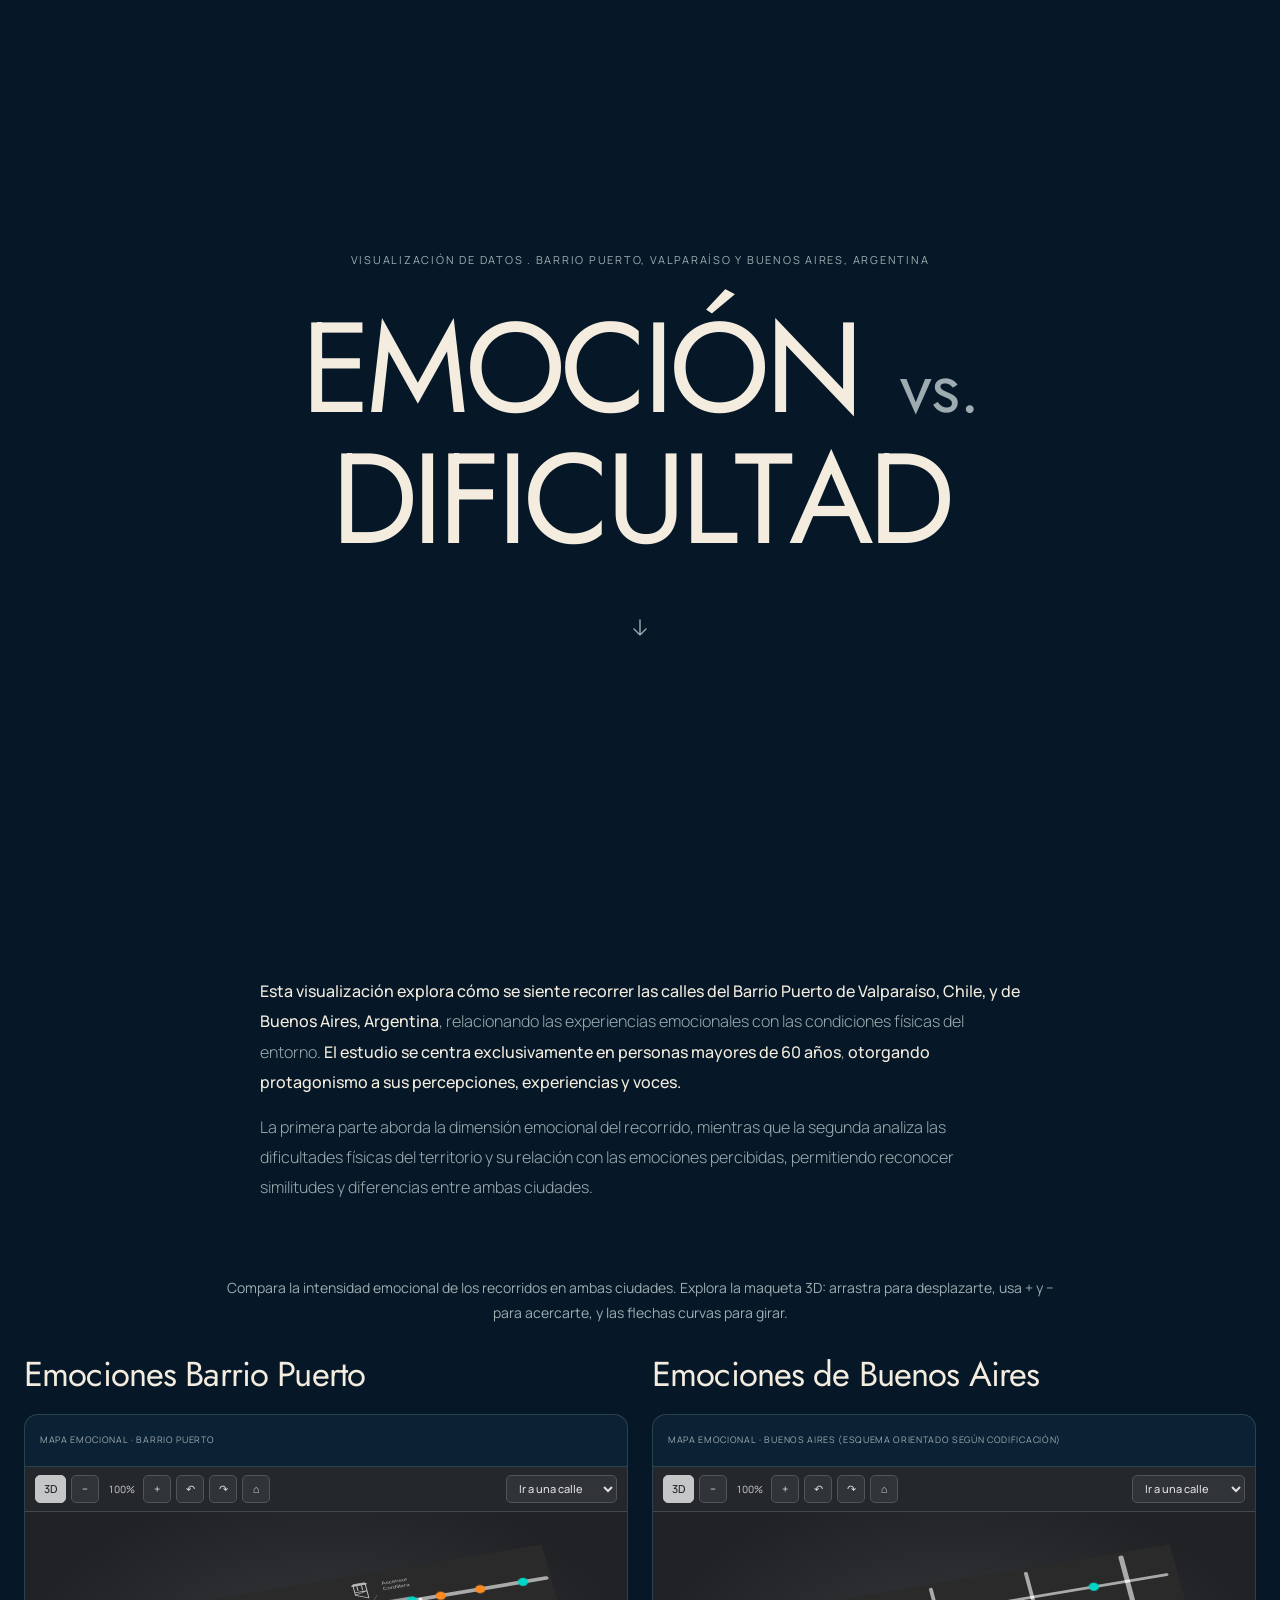
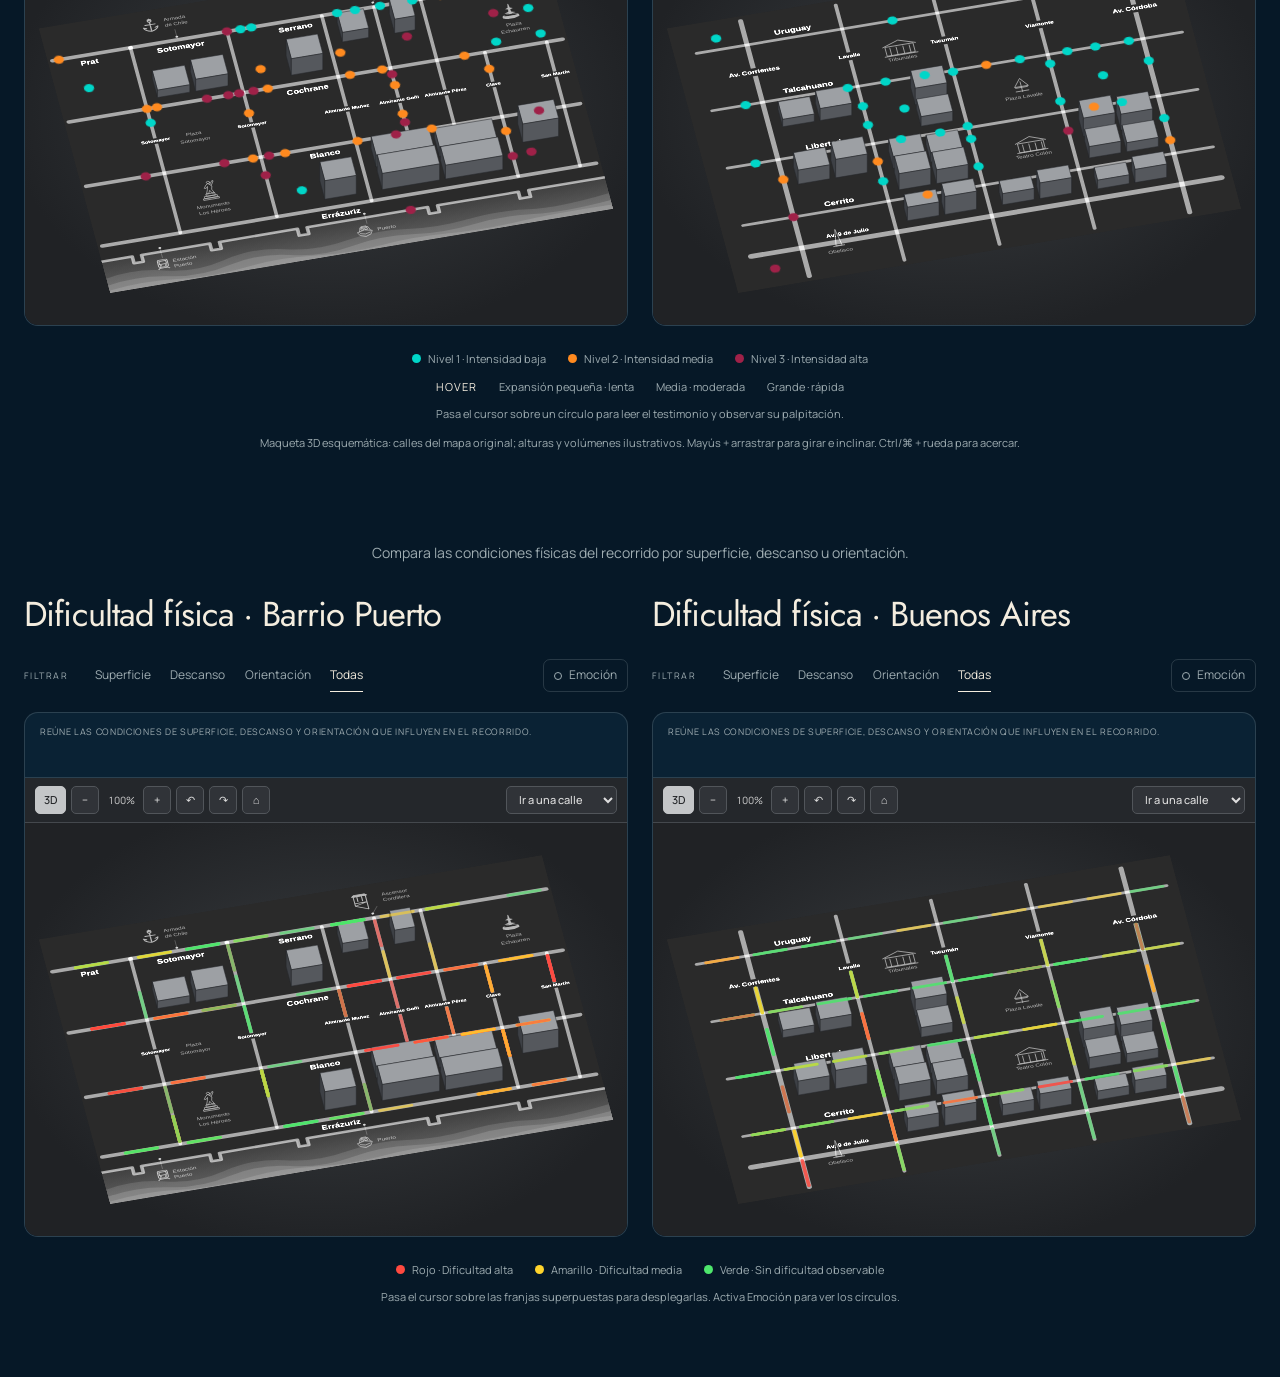
==== commit 656883c5: "Integrar mapa 3D, cámara y selector de calles solo en versión experimental" ====
--- a/visualizacion-emocion-dificultad-experimental/index.html
+++ b/visualizacion-emocion-dificultad-experimental/index.html
@@ -5,7 +5,7 @@
   <meta name="viewport" content="width=device-width, initial-scale=1" />
   <title>Emoción vs dificultad</title>
   <meta name="description" content="Visualización interactiva de emocionalidad y dificultad física en Barrio Puerto de Valparaíso." />
-  <link rel="stylesheet" href="./style.css?v=final-scroll-01" />
+  <link rel="stylesheet" href="./style.css?v=experimental-3d-01" />
 </head>
 <body>
   <header class="animated-cover" aria-labelledby="cover-title">
@@ -98,7 +98,7 @@
     </section>
 
     <section class="comparison-section comparison-emotions" aria-label="Comparación de emociones">
-      <p class="comparison-instruction">Compara la intensidad emocional de los recorridos en ambas ciudades.</p>
+      <p class="comparison-instruction">Compara la intensidad emocional de los recorridos en ambas ciudades. Explora la maqueta 3D: arrastra para desplazarte, usa + y − para acercarte, y las flechas curvas para girar.</p>
       <div class="comparison-grid">
         <section class="screen" id="emocionalidad">
       <div class="section-heading"><h2>Emociones Barrio Puerto</h2></div>
@@ -159,6 +159,7 @@
         </div>
         <div class="emotion-behavior-note"><span>Hover</span><span>Expansión pequeña · lenta</span><span>Media · moderada</span><span>Grande · rápida</span></div>
         <p class="shared-legend-help">Pasa el cursor sobre un círculo para leer el testimonio y observar su palpitación.</p>
+        <p class="shared-legend-help map-camera-note">Maqueta 3D esquemática: calles del mapa original; alturas y volúmenes ilustrativos. Mayús + arrastrar para girar e inclinar. Ctrl/⌘ + rueda para acercar.</p>
       </div>
     </section>
 
@@ -245,6 +246,7 @@
     </section>
   </main>
 
-  <script src="./script.js?v=final-scroll-01"></script>
+  <script src="./script.js?v=experimental-3d-01"></script>
+  <script src="./mapa-3d.js?v=experimental-3d-01"></script>
 </body>
 </html>
--- a/visualizacion-emocion-dificultad-experimental/style.css
+++ b/visualizacion-emocion-dificultad-experimental/style.css
@@ -802,3 +802,22 @@
 .emotion-reveal-ready .emotion-point:focus{visibility:visible;opacity:1;animation:none;}
 @keyframes emotion-scroll-in{from{opacity:0;visibility:hidden;}to{opacity:1;visibility:visible;}}
 @media(prefers-reduced-motion:reduce){.cover-scroll-arrow{animation:none;transition:none;}.emotion-reveal-ready .emotion-point,.emotion-reveal-ready.emotion-reveal-visible .emotion-point{opacity:1;visibility:visible;animation:none;}}
+
+/* Copia experimental — controles de cámara y base urbana neutra. */
+.map-camera-controls{display:flex;align-items:center;justify-content:flex-start;flex-wrap:wrap;gap:5px;padding:8px 10px;background:#24272b;border-bottom:1px solid #44484d;color:#d4d4d4;min-height:45px;}
+.map-camera-controls button,.map-camera-controls select{font:500 11px "Manrope",Arial,sans-serif;color:#dedede;border:1px solid #51555a;border-radius:5px;background:#303338;min-height:28px;cursor:pointer;padding:4px 8px;}
+.map-camera-controls button{min-width:28px;}
+.map-camera-controls button:hover,.map-camera-controls select:hover{background:#45494f;color:white;}
+.map-camera-controls button:focus-visible,.map-camera-controls select:focus-visible{outline:2px solid #c4c4c4;outline-offset:2px;}
+.map-camera-controls .map-camera-mode[aria-pressed="true"]{background:#c4c6c8;color:#202225;border-color:#c4c6c8;}
+.map-zoom-readout{min-width:34px;text-align:center;font-size:10px;font-variant-numeric:tabular-nums;}
+.map-camera-controls select{margin-left:auto;max-width:100%;min-width:90px;}
+.comparison-grid .map-stage>svg.map-3d-active{background:radial-gradient(ellipse at 50% 48%,#3a3d40,#202225 75%);}
+.map-3d-active .night-map-base{filter:grayscale(1) brightness(1.65);}
+.map-3d-volumes{pointer-events:none;}
+.comparison-grid .map-stage>svg[tabindex="0"]{cursor:grab;touch-action:none;}
+.comparison-grid .map-stage>svg.map-camera-dragging{cursor:grabbing;}
+.map-camera-dragging .emotion-point,.map-camera-dragging .difficulty-stack{pointer-events:none!important;}
+.comparison-grid .map-stage>svg:focus-visible{outline:2px solid #a2a4a7;outline-offset:-2px;}
+.map-camera-note{max-width:780px;}
+@media(max-width:1100px){.map-camera-controls select{margin-left:0;flex:1;}.map-camera-controls{gap:4px;}}
